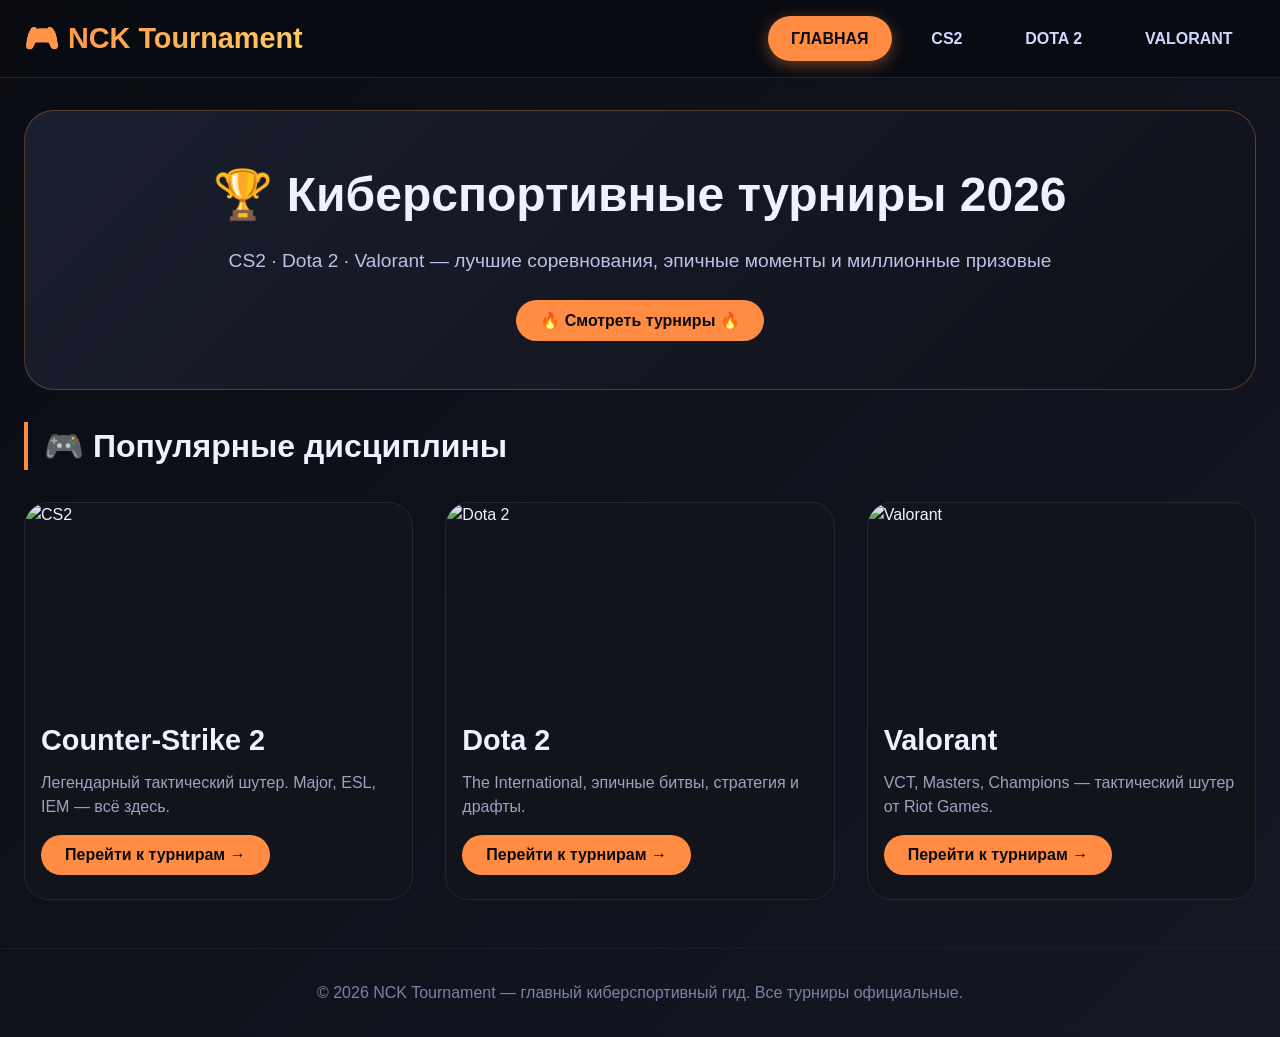
==== index.html @ ac2ecade "Add files via upload" ====
<!DOCTYPE html>
<html lang="ru">
<head>
    <meta charset="UTF-8">
    <meta name="viewport" content="width=device-width, initial-scale=1.0">
    <title>NCK Tournament | Главная страница турниров</title>
    <link rel="stylesheet" href="style.css">
</head>
<body>

<header class="header">
    <div class="container">
        <div class="nav">
            <div class="logo">🎮 NCK Tournament</div>
            <div class="nav-links">
                <a href="index.html" class="nav-link active">ГЛАВНАЯ</a>
                <a href="cs2.html" class="nav-link">CS2</a>
                <a href="dota2.html" class="nav-link">DOTA 2</a>
                <a href="valorant.html" class="nav-link">VALORANT</a>
            </div>
        </div>
    </div>
</header>

<main>
    <div class="container">
        <div class="hero">
            <h1>🏆 Киберспортивные турниры 2026</h1>
            <p>CS2 · Dota 2 · Valorant — лучшие соревнования, эпичные моменты и миллионные призовые</p>
            <button class="card-btn" style="background:#ff8c42; margin:0 auto; display:inline-block;" id="welcomeBtn">🔥 Смотреть турниры 🔥</button>
        </div>

        <h2 class="section-title">🎮 Популярные дисциплины</h2>
        <div class="games-grid">
            <div class="game-card" data-game="cs2">
                <img src="img/cs2.png" alt="CS2" class="card-img">
                <h3>Counter-Strike 2</h3>
                <p>Легендарный тактический шутер. Major, ESL, IEM — всё здесь.</p>
                <button class="card-btn cs2-btn">Перейти к турнирам →</button>
            </div>
            <div class="game-card" data-game="dota2">
                <img src="img/dota2.jpeg" alt="Dota 2" class="card-img">
                <h3>Dota 2</h3>
                <p>The International, эпичные битвы, стратегия и драфты.</p>
                <button class="card-btn dota2-btn">Перейти к турнирам →</button>
            </div>
            <div class="game-card" data-game="valorant">
                <img src="img/valorant.jpg" alt="Valorant" class="card-img">
                <h3>Valorant</h3>
                <p>VCT, Masters, Champions — тактический шутер от Riot Games.</p>
                <button class="card-btn valorant-btn">Перейти к турнирам →</button>
            </div>
        </div>
    </div>

    <!-- Модальное окно -->
    <div id="modal" class="modal">
        <div class="modal-content">
            <span class="close-modal">&times;</span>
            <h2>🎉 Добро пожаловать!</h2>
            <p>На нашем портале вы найдёте актуальные турниры по CS2, Dota 2 и Valorant. Кликайте на карточки или кнопки, чтобы узнать больше о каждом турнире!</p>
            <button id="modalCloseBtn" class="modal-btn">Понятно, погнали!</button>
        </div>
    </div>
</main>

<footer class="footer container">
    <p>© 2026 NCK Tournament — главный киберспортивный гид. Все турниры официальные.</p>
</footer>

<script src="script.js"></script>
</body>
</html>
---- style.css ----
/* style.css - полный стиль для киберспортивного портала */
* {
    margin: 0;
    padding: 0;
    box-sizing: border-box;
}

body {
    font-family: 'Segoe UI', 'Roboto', sans-serif;
    background: linear-gradient(135deg, #0a0c12 0%, #141824 100%);
    color: #eef2ff;
    line-height: 1.5;
    min-height: 100vh;
}

/* хедер */
.header {
    background: rgba(10, 12, 18, 0.95);
    backdrop-filter: blur(10px);
    border-bottom: 1px solid rgba(255, 255, 255, 0.1);
    position: sticky;
    top: 0;
    z-index: 100;
    padding: 1rem 0;
}

.container {
    max-width: 1280px;
    margin: 0 auto;
    padding: 0 24px;
}

.nav {
    display: flex;
    flex-wrap: wrap;
    justify-content: space-between;
    align-items: center;
    gap: 1.5rem;
}

.logo {
    font-size: 1.8rem;
    font-weight: 800;
    background: linear-gradient(135deg, #ff8c42, #ffd166);
    -webkit-background-clip: text;
    background-clip: text;
    color: transparent;
}

.nav-links {
    display: flex;
    gap: 1rem;
    flex-wrap: wrap;
}

.nav-link {
    text-decoration: none;
    padding: 0.6rem 1.4rem;
    font-weight: 600;
    border-radius: 40px;
    color: #cdd9ff;
    transition: all 0.3s ease;
    background: transparent;
    border: 1px solid transparent;
}

.nav-link:hover {
    background: rgba(255, 140, 66, 0.15);
    border-color: #ff8c42;
    transform: translateY(-2px);
}

.nav-link.active {
    background: #ff8c42;
    color: #0a0c12;
    box-shadow: 0 4px 15px rgba(255, 140, 66, 0.4);
}

/* главный баннер */
.hero {
    background: linear-gradient(135deg, #1a1f2e, #0f1119);
    border-radius: 30px;
    padding: 3rem 2rem;
    margin: 2rem 0;
    text-align: center;
    border: 1px solid rgba(255, 140, 66, 0.3);
}

.hero h1 {
    font-size: 3rem;
    margin-bottom: 1rem;
}

.hero p {
    font-size: 1.2rem;
    color: #b9c3e6;
    margin-bottom: 1.5rem;
}

/* карточки */
.section-title {
    font-size: 2rem;
    margin: 2rem 0 1.5rem;
    border-left: 4px solid #ff8c42;
    padding-left: 1rem;
}

.games-grid {
    display: grid;
    grid-template-columns: repeat(auto-fit, minmax(320px, 1fr));
    gap: 2rem;
    margin: 2rem 0;
}

.game-card {
    background: #12141c;
    border-radius: 24px;
    overflow: hidden;
    transition: all 0.3s ease;
    border: 1px solid #232634;
    cursor: pointer;
}

.game-card:hover {
    transform: translateY(-8px);
    box-shadow: 0 20px 35px rgba(0, 0, 0, 0.5);
    border-color: #ff8c42;
}

.card-img {
    width: 100%;
    height: 200px;
    object-fit: cover;
    display: block;
}

.game-card h3 {
    font-size: 1.8rem;
    margin: 1rem 0 0.5rem 1rem;
}

.game-card p {
    margin: 0 1rem 1rem;
    color: #9aa4bf;
}

.card-btn {
    background: #ff8c42;
    color: #0a0c12;
    border: none;
    padding: 0.7rem 1.5rem;
    margin: 0 1rem 1.5rem 1rem;
    border-radius: 40px;
    font-weight: bold;
    cursor: pointer;
    transition: all 0.2s;
    font-size: 1rem;
}

.card-btn:hover {
    background: #ffa75c;
    transform: scale(1.05);
}

/* карточки турниров (на страницах игр) */
.tournaments-grid {
    display: grid;
    grid-template-columns: repeat(auto-fill, minmax(340px, 1fr));
    gap: 1.8rem;
    margin: 2rem 0;
}

.tournament-card {
    background: #12141c;
    border-radius: 20px;
    padding: 0;
    overflow: hidden;
    border: 1px solid #232634;
    transition: all 0.3s;
}

.tournament-card:hover {
    transform: translateY(-5px);
    box-shadow: 0 12px 25px rgba(0, 0, 0, 0.4);
}

.tournament-img {
    width: 100%;
    height: 180px;
    object-fit: cover;
}

.tournament-info {
    padding: 1.3rem;
}

.tournament-info h3 {
    font-size: 1.5rem;
    margin-bottom: 0.5rem;
}

.date, .prize, .location {
    margin: 0.4rem 0;
    color: #b0b7d0;
}

.prize {
    color: #ffd966;
    font-weight: bold;
}

.details-btn {
    background: transparent;
    border: 1px solid #ff8c42;
    color: #ff8c42;
    padding: 0.5rem 1.2rem;
    border-radius: 30px;
    cursor: pointer;
    margin-top: 0.8rem;
    transition: all 0.2s;
    font-weight: bold;
}

.details-btn:hover {
    background: #ff8c42;
    color: #0a0c12;
}

/* таблица результатов */
.results-section {
    background: #0f1119;
    border-radius: 20px;
    padding: 1.5rem;
    margin: 2rem 0;
}

.results-table {
    width: 100%;
    border-collapse: collapse;
}

.results-table td, .results-table th {
    padding: 0.8rem;
    border-bottom: 1px solid #232634;
}

.place {
    font-weight: bold;
    width: 80px;
}

/* модальное окно */
.modal {
    display: none;
    position: fixed;
    z-index: 1000;
    left: 0;
    top: 0;
    width: 100%;
    height: 100%;
    background: rgba(0, 0, 0, 0.8);
    backdrop-filter: blur(5px);
    animation: fadeIn 0.3s;
}

.modal-content {
    background: #12141c;
    margin: 10% auto;
    padding: 2rem;
    width: 90%;
    max-width: 500px;
    border-radius: 20px;
    border: 1px solid #ff8c42;
    position: relative;
    animation: slideIn 0.3s;
}

.close-modal {
    position: absolute;
    right: 1.5rem;
    top: 1rem;
    font-size: 2rem;
    cursor: pointer;
    color: #ff8c42;
}

.close-modal:hover {
    color: white;
}

.modal-btn {
    background: #ff8c42;
    color: #0a0c12;
    border: none;
    padding: 0.6rem 1.5rem;
    border-radius: 40px;
    cursor: pointer;
    margin-top: 1rem;
    font-weight: bold;
}

/* футер */
.footer {
    text-align: center;
    padding: 2rem;
    border-top: 1px solid #1a1d2b;
    margin-top: 3rem;
    color: #7a83a3;
}

/* анимации */
@keyframes fadeIn {
    from { opacity: 0; }
    to { opacity: 1; }
}

@keyframes slideIn {
    from { transform: translateY(-50px); opacity: 0; }
    to { transform: translateY(0); opacity: 1; }
}

/* адаптив */
@media (max-width: 768px) {
    .hero h1 { font-size: 2rem; }
    .section-title { font-size: 1.5rem; }
    .games-grid { gap: 1rem; }
}
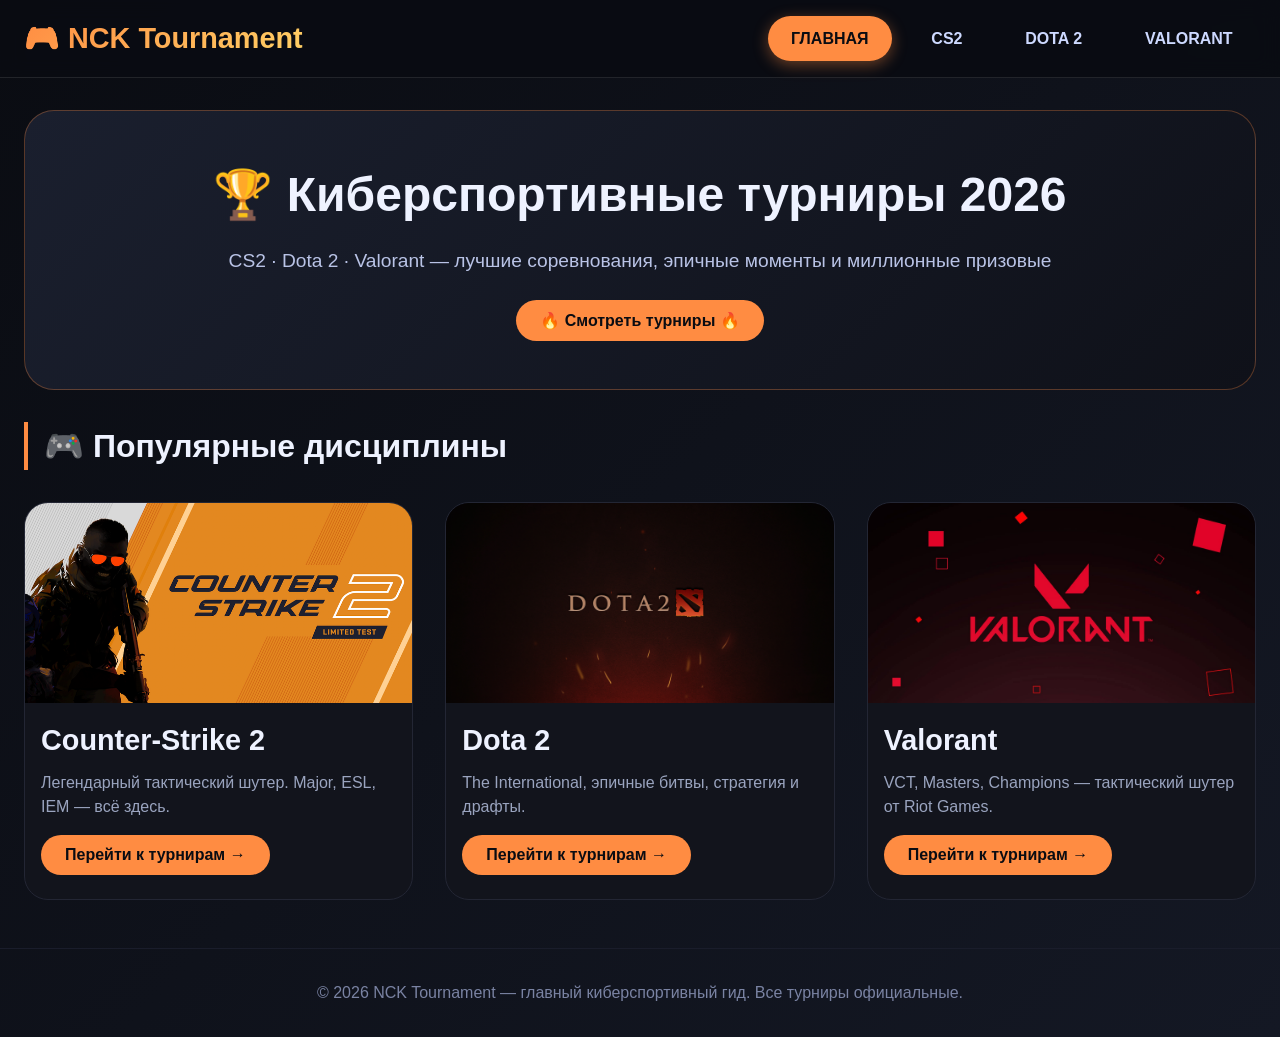
==== commit eea337c9: "Update index.html" ====
--- a/index.html
+++ b/index.html
@@ -33,19 +33,19 @@
         <h2 class="section-title">🎮 Популярные дисциплины</h2>
         <div class="games-grid">
             <div class="game-card" data-game="cs2">
-                <img src="img/cs2.png" alt="CS2" class="card-img">
+                <img src="cs2.png" alt="CS2" class="card-img">
                 <h3>Counter-Strike 2</h3>
                 <p>Легендарный тактический шутер. Major, ESL, IEM — всё здесь.</p>
                 <button class="card-btn cs2-btn">Перейти к турнирам →</button>
             </div>
             <div class="game-card" data-game="dota2">
-                <img src="img/dota2.jpeg" alt="Dota 2" class="card-img">
+                <img src="dota2.jpeg" alt="Dota 2" class="card-img">
                 <h3>Dota 2</h3>
                 <p>The International, эпичные битвы, стратегия и драфты.</p>
                 <button class="card-btn dota2-btn">Перейти к турнирам →</button>
             </div>
             <div class="game-card" data-game="valorant">
-                <img src="img/valorant.jpg" alt="Valorant" class="card-img">
+                <img src="valorant.jpg" alt="Valorant" class="card-img">
                 <h3>Valorant</h3>
                 <p>VCT, Masters, Champions — тактический шутер от Riot Games.</p>
                 <button class="card-btn valorant-btn">Перейти к турнирам →</button>
@@ -70,4 +70,4 @@
 
 <script src="script.js"></script>
 </body>
-</html>+</html>
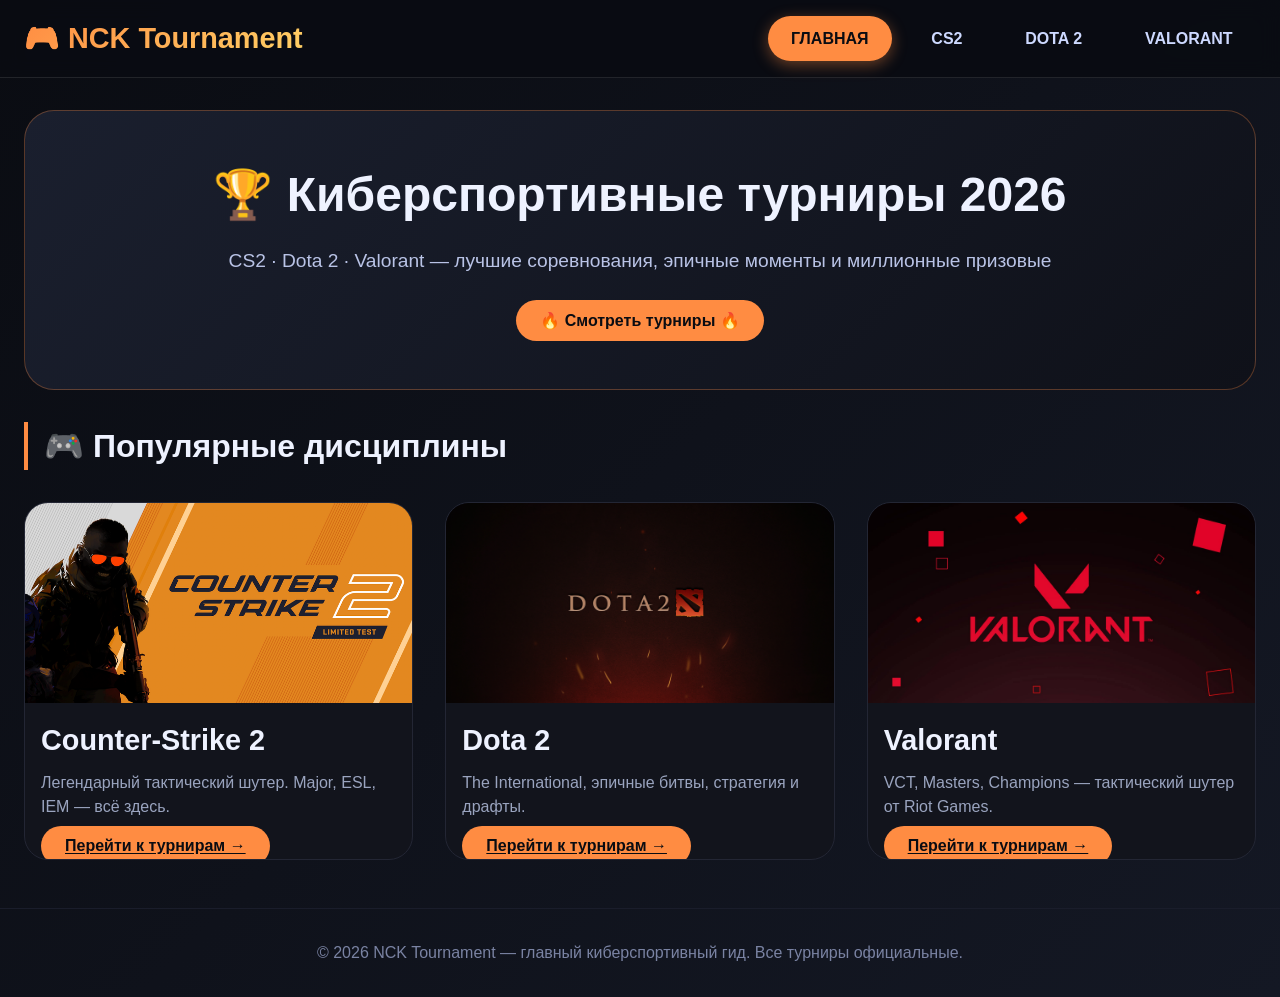
==== commit 6b4999fc: "Update index.html" ====
--- a/index.html
+++ b/index.html
@@ -33,22 +33,22 @@
         <h2 class="section-title">🎮 Популярные дисциплины</h2>
         <div class="games-grid">
             <div class="game-card" data-game="cs2">
-                <img src="cs2.png" alt="CS2" class="card-img">
+                <img src="img/cs2.png" alt="CS2" class="card-img">
                 <h3>Counter-Strike 2</h3>
                 <p>Легендарный тактический шутер. Major, ESL, IEM — всё здесь.</p>
-                <button class="card-btn cs2-btn">Перейти к турнирам →</button>
+                <a href="dota2.html" class="card-btn cs2-btn">Перейти к турнирам →</a>
             </div>
             <div class="game-card" data-game="dota2">
-                <img src="dota2.jpeg" alt="Dota 2" class="card-img">
+                <img src="img/dota2.jpeg" alt="Dota 2" class="card-img">
                 <h3>Dota 2</h3>
                 <p>The International, эпичные битвы, стратегия и драфты.</p>
-                <button class="card-btn dota2-btn">Перейти к турнирам →</button>
+                <a href="dota2.html" class="card-btn dota2-btn">Перейти к турнирам →</a>
             </div>
             <div class="game-card" data-game="valorant">
-                <img src="valorant.jpg" alt="Valorant" class="card-img">
+                <img src="img/valorant.jpg" alt="Valorant" class="card-img">
                 <h3>Valorant</h3>
                 <p>VCT, Masters, Champions — тактический шутер от Riot Games.</p>
-                <button class="card-btn valorant-btn">Перейти к турнирам →</button>
+                <a href="dota2.html" class="card-btn valorant-btn">Перейти к турнирам →</a>
             </div>
         </div>
     </div>
--- a/style.css
+++ b/style.css
@@ -1,4 +1,3 @@
-/* style.css - полный стиль для киберспортивного портала */
 * {
     margin: 0;
     padding: 0;
@@ -13,7 +12,6 @@
     min-height: 100vh;
 }
 
-/* хедер */
 .header {
     background: rgba(10, 12, 18, 0.95);
     backdrop-filter: blur(10px);
@@ -76,7 +74,6 @@
     box-shadow: 0 4px 15px rgba(255, 140, 66, 0.4);
 }
 
-/* главный баннер */
 .hero {
     background: linear-gradient(135deg, #1a1f2e, #0f1119);
     border-radius: 30px;
@@ -97,7 +94,6 @@
     margin-bottom: 1.5rem;
 }
 
-/* карточки */
 .section-title {
     font-size: 2rem;
     margin: 2rem 0 1.5rem;
@@ -162,7 +158,6 @@
     transform: scale(1.05);
 }
 
-/* карточки турниров (на страницах игр) */
 .tournaments-grid {
     display: grid;
     grid-template-columns: repeat(auto-fill, minmax(340px, 1fr));
@@ -226,7 +221,6 @@
     color: #0a0c12;
 }
 
-/* таблица результатов */
 .results-section {
     background: #0f1119;
     border-radius: 20px;
@@ -249,7 +243,6 @@
     width: 80px;
 }
 
-/* модальное окно */
 .modal {
     display: none;
     position: fixed;
@@ -299,7 +292,6 @@
     font-weight: bold;
 }
 
-/* футер */
 .footer {
     text-align: center;
     padding: 2rem;
@@ -308,7 +300,6 @@
     color: #7a83a3;
 }
 
-/* анимации */
 @keyframes fadeIn {
     from { opacity: 0; }
     to { opacity: 1; }
@@ -319,9 +310,8 @@
     to { transform: translateY(0); opacity: 1; }
 }
 
-/* адаптив */
 @media (max-width: 768px) {
     .hero h1 { font-size: 2rem; }
     .section-title { font-size: 1.5rem; }
     .games-grid { gap: 1rem; }
-}+}
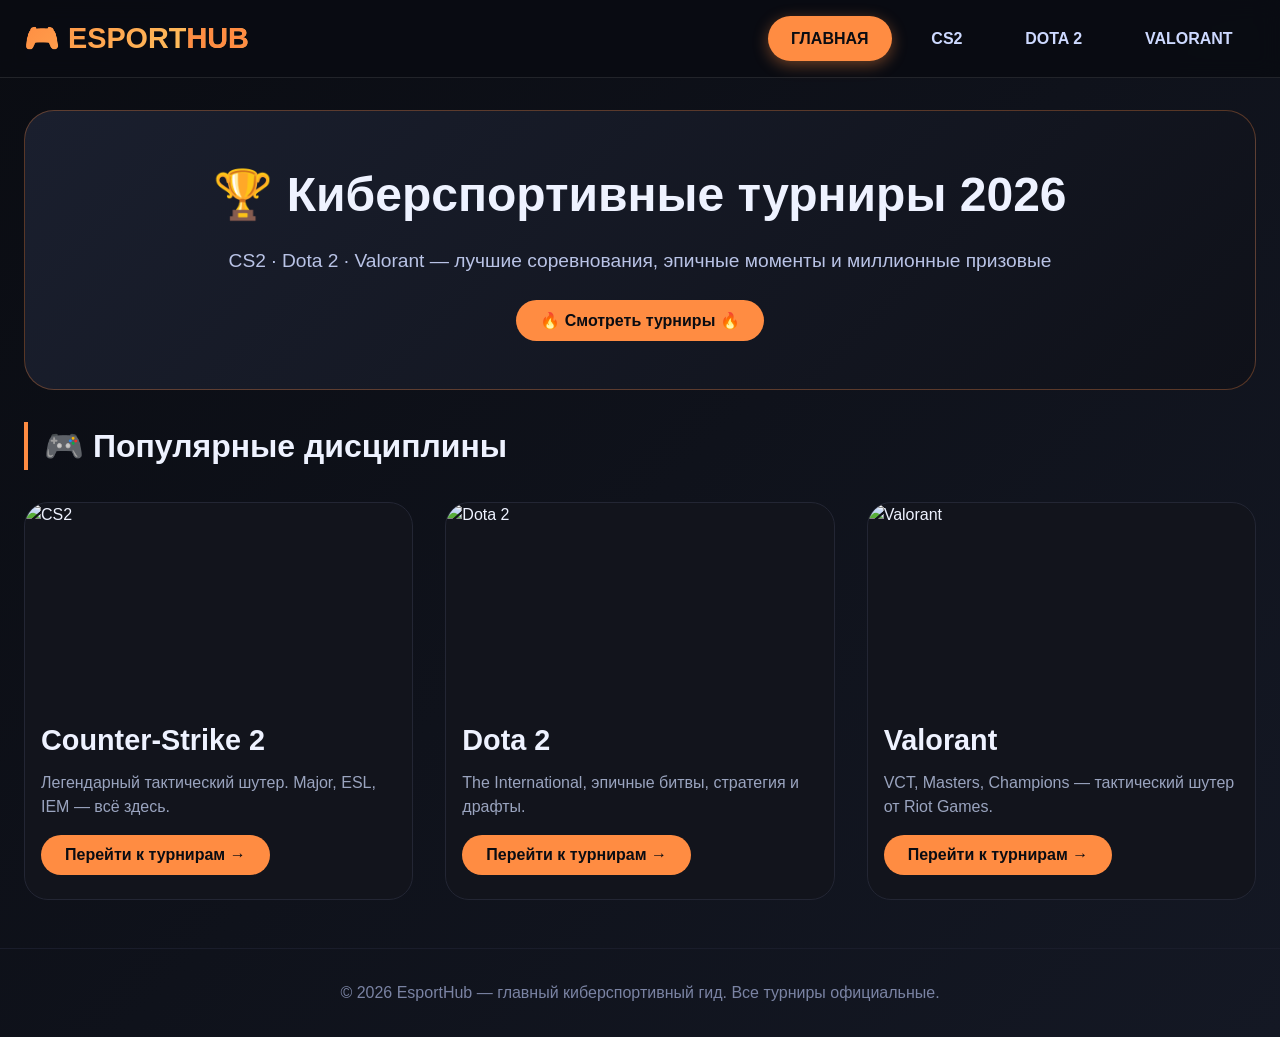
==== commit c02a663c: "Update index.html" ====
--- a/index.html
+++ b/index.html
@@ -3,7 +3,7 @@
 <head>
     <meta charset="UTF-8">
     <meta name="viewport" content="width=device-width, initial-scale=1.0">
-    <title>NCK Tournament | Главная страница турниров</title>
+    <title>EsportHub | Главная страница турниров</title>
     <link rel="stylesheet" href="style.css">
 </head>
 <body>
@@ -11,7 +11,7 @@
 <header class="header">
     <div class="container">
         <div class="nav">
-            <div class="logo">🎮 NCK Tournament</div>
+            <div class="logo">🎮 ESPORT<span style="color:#ff8c42;">HUB</span></div>
             <div class="nav-links">
                 <a href="index.html" class="nav-link active">ГЛАВНАЯ</a>
                 <a href="cs2.html" class="nav-link">CS2</a>
@@ -33,22 +33,22 @@
         <h2 class="section-title">🎮 Популярные дисциплины</h2>
         <div class="games-grid">
             <div class="game-card" data-game="cs2">
-                <img src="img/cs2.png" alt="CS2" class="card-img">
+                <img src="https://images.unsplash.com/photo-1542751371-adc38448a05e?w=600&h=400&fit=crop" alt="CS2" class="card-img">
                 <h3>Counter-Strike 2</h3>
                 <p>Легендарный тактический шутер. Major, ESL, IEM — всё здесь.</p>
-                <a href="dota2.html" class="card-btn cs2-btn">Перейти к турнирам →</a>
+                <button class="card-btn cs2-btn">Перейти к турнирам →</button>
             </div>
             <div class="game-card" data-game="dota2">
-                <img src="img/dota2.jpeg" alt="Dota 2" class="card-img">
+                <img src="https://images.unsplash.com/photo-1542751371-adc38448a05e?w=600&h=400&fit=crop&sat=-100" alt="Dota 2" class="card-img">
                 <h3>Dota 2</h3>
                 <p>The International, эпичные битвы, стратегия и драфты.</p>
-                <a href="dota2.html" class="card-btn dota2-btn">Перейти к турнирам →</a>
+                <button class="card-btn dota2-btn">Перейти к турнирам →</button>
             </div>
             <div class="game-card" data-game="valorant">
-                <img src="img/valorant.jpg" alt="Valorant" class="card-img">
+                <img src="https://images.unsplash.com/photo-1542751371-adc38448a05e?w=600&h=400&fit=crop&sat=-50" alt="Valorant" class="card-img">
                 <h3>Valorant</h3>
                 <p>VCT, Masters, Champions — тактический шутер от Riot Games.</p>
-                <a href="dota2.html" class="card-btn valorant-btn">Перейти к турнирам →</a>
+                <button class="card-btn valorant-btn">Перейти к турнирам →</button>
             </div>
         </div>
     </div>
@@ -65,7 +65,7 @@
 </main>
 
 <footer class="footer container">
-    <p>© 2026 NCK Tournament — главный киберспортивный гид. Все турниры официальные.</p>
+    <p>© 2026 EsportHub — главный киберспортивный гид. Все турниры официальные.</p>
 </footer>
 
 <script src="script.js"></script>
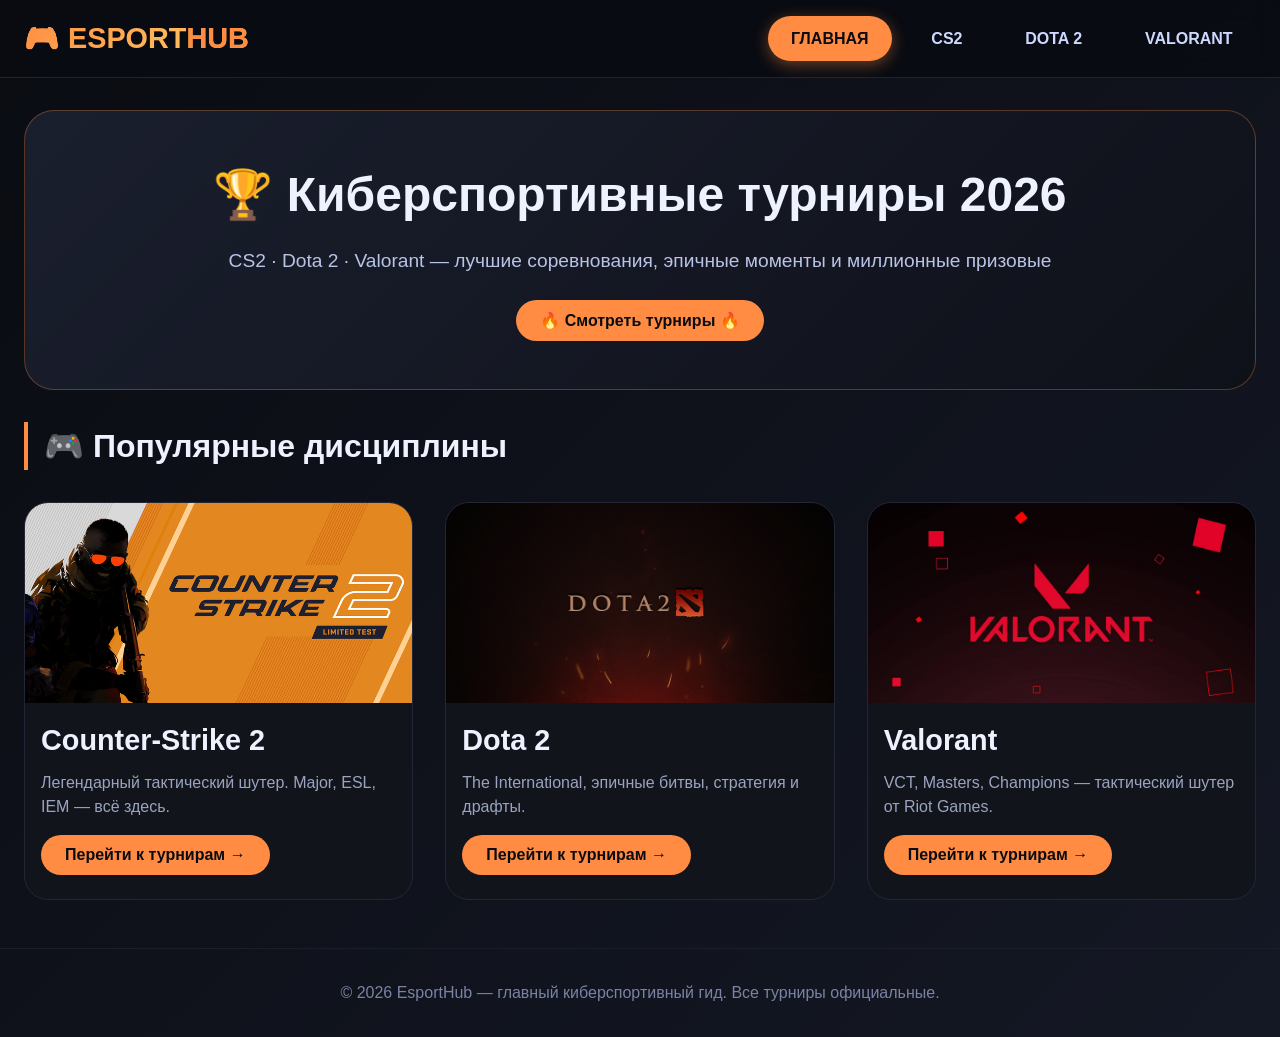
==== commit ebc75528: "Update index.html" ====
--- a/index.html
+++ b/index.html
@@ -33,19 +33,19 @@
         <h2 class="section-title">🎮 Популярные дисциплины</h2>
         <div class="games-grid">
             <div class="game-card" data-game="cs2">
-                <img src="https://images.unsplash.com/photo-1542751371-adc38448a05e?w=600&h=400&fit=crop" alt="CS2" class="card-img">
+                <img src="img/cs2.png" alt="CS2" class="card-img">
                 <h3>Counter-Strike 2</h3>
                 <p>Легендарный тактический шутер. Major, ESL, IEM — всё здесь.</p>
                 <button class="card-btn cs2-btn">Перейти к турнирам →</button>
             </div>
             <div class="game-card" data-game="dota2">
-                <img src="https://images.unsplash.com/photo-1542751371-adc38448a05e?w=600&h=400&fit=crop&sat=-100" alt="Dota 2" class="card-img">
+                <img src="img/dota2.jpeg" alt="Dota 2" class="card-img">
                 <h3>Dota 2</h3>
                 <p>The International, эпичные битвы, стратегия и драфты.</p>
                 <button class="card-btn dota2-btn">Перейти к турнирам →</button>
             </div>
             <div class="game-card" data-game="valorant">
-                <img src="https://images.unsplash.com/photo-1542751371-adc38448a05e?w=600&h=400&fit=crop&sat=-50" alt="Valorant" class="card-img">
+                <img src="img/valorant.jpg" alt="Valorant" class="card-img">
                 <h3>Valorant</h3>
                 <p>VCT, Masters, Champions — тактический шутер от Riot Games.</p>
                 <button class="card-btn valorant-btn">Перейти к турнирам →</button>
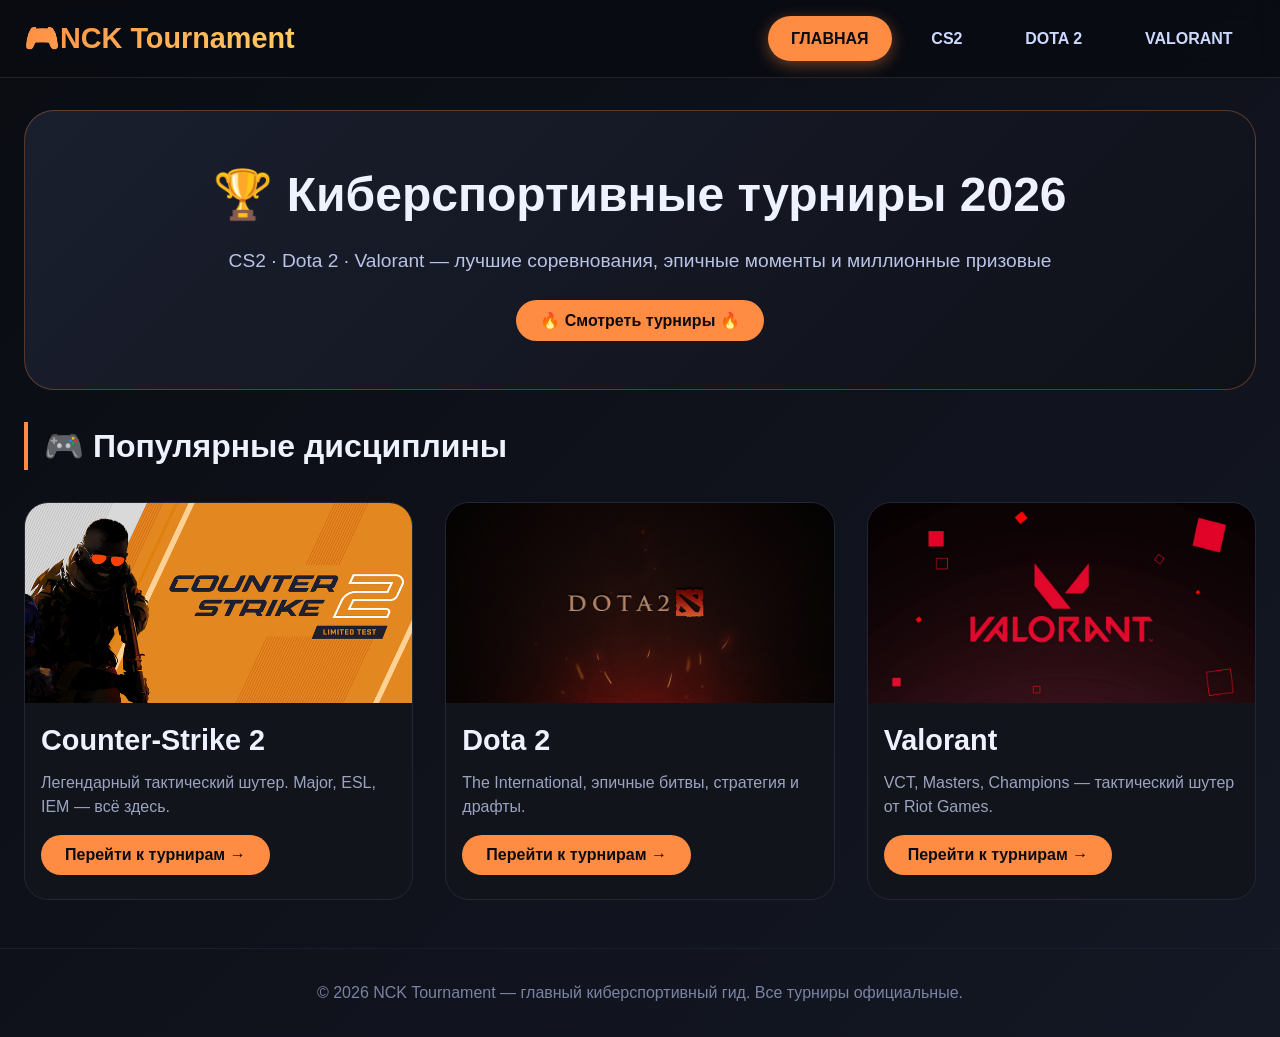
==== commit 89ab8470: "Update index.html" ====
--- a/index.html
+++ b/index.html
@@ -3,7 +3,7 @@
 <head>
     <meta charset="UTF-8">
     <meta name="viewport" content="width=device-width, initial-scale=1.0">
-    <title>EsportHub | Главная страница турниров</title>
+    <title>NCK Tournament | Главная страница турниров</title>
     <link rel="stylesheet" href="style.css">
 </head>
 <body>
@@ -11,7 +11,7 @@
 <header class="header">
     <div class="container">
         <div class="nav">
-            <div class="logo">🎮 ESPORT<span style="color:#ff8c42;">HUB</span></div>
+            <div class="logo">🎮NCK Tournament</div>
             <div class="nav-links">
                 <a href="index.html" class="nav-link active">ГЛАВНАЯ</a>
                 <a href="cs2.html" class="nav-link">CS2</a>
@@ -65,7 +65,7 @@
 </main>
 
 <footer class="footer container">
-    <p>© 2026 EsportHub — главный киберспортивный гид. Все турниры официальные.</p>
+    <p>© 2026 NCK Tournament — главный киберспортивный гид. Все турниры официальные.</p>
 </footer>
 
 <script src="script.js"></script>
